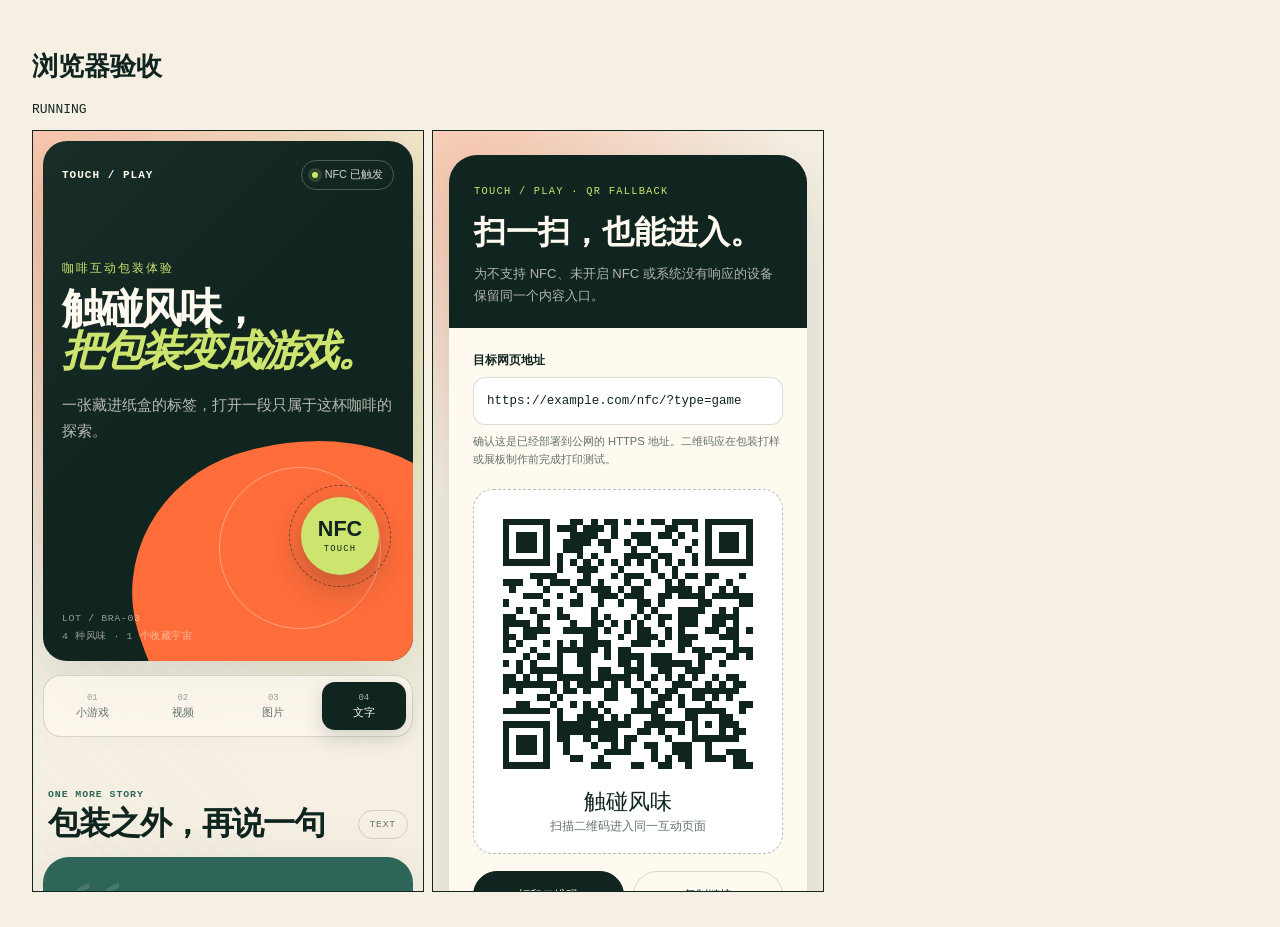
==== smoke-test.html @ 988fd3d7 "Add files via upload" ====
<!doctype html>
<html lang="zh-CN">
<head>
  <meta charset="utf-8">
  <title>触碰风味 · 浏览器验收</title>
  <style>
    body { padding: 24px; font-family: monospace; background: #f6f0e4; color: #10251f; }
    iframe { width: 390px; height: 760px; border: 1px solid #10251f; background: white; }
    .pass { color: #176b4d; font-weight: 700; }
    .fail { color: #b8341c; font-weight: 700; }
  </style>
</head>
<body>
  <h1>浏览器验收</h1>
  <pre id="result">RUNNING</pre>
  <iframe id="appFrame" src="index.html?type=game&series=coffee&flavor=brazil&lot=BRA-03"></iframe>
  <script>
    (() => {
      const wait = (ms) => new Promise((resolve) => setTimeout(resolve, ms));
      const output = document.querySelector("#result");
      const frame = document.querySelector("#appFrame");
      const checks = [];

      function check(name, condition) {
        checks.push(`${condition ? "PASS" : "FAIL"} ${name}`);
      }

      async function waitForSelector(target, selector, timeoutMs = 4000) {
        const started = Date.now();
        while (Date.now() - started < timeoutMs) {
          try {
            if (target.contentDocument?.querySelector(selector)) {
              return target.contentDocument;
            }
          } catch {
            // The iframe may still be on its initial opaque about:blank document.
          }
          await wait(50);
        }
        throw new Error(`等待 ${selector} 超时`);
      }

      async function run() {
        const doc = await waitForSelector(frame, ".option-button");
        const win = frame.contentWindow;
        check("游戏首题已渲染", Boolean(doc.querySelector(".option-button")));
        check("巴西标签内容正确", doc.querySelector("#flavorName")?.textContent === "巴西");
        check("移动视口无横向溢出", doc.documentElement.scrollWidth <= win.innerWidth + 1);
        check(
          "四个内容类型均在视口内",
          [...doc.querySelectorAll(".mode-button")].every(
            (button) => button.getBoundingClientRect().right <= win.innerWidth + 1
          )
        );

        for (let round = 0; round < 3; round += 1) {
          const firstOption = doc.querySelector(".option-button");
          check(`第 ${round + 1} 题可点击`, Boolean(firstOption));
          firstOption?.click();
          await wait(650);
        }

        check("三轮后出现结果页", Boolean(doc.querySelector(".result-panel")));
        check("风味卡已解锁", doc.querySelector("#collectionCount")?.textContent === "1 / 4");

        for (const view of ["video", "image", "text"]) {
          doc.querySelector(`[data-view="${view}"]`)?.click();
          await wait(80);
          check(`${view} 视图可切换`, doc.querySelector(`#view-${view}`)?.classList.contains("is-active"));
        }

        check("视频文件已配置", doc.querySelector("#featureVideo source")?.getAttribute("src") === "assets/flavor-film.mp4");
        check("图片文件已配置", doc.querySelector("#featureImage")?.getAttribute("src") === "assets/poster.svg");
        check("收藏记录使用本地存储", typeof win.localStorage.getItem === "function");

        const qrFrame = document.createElement("iframe");
        qrFrame.src = "qr.html?url=https%3A%2F%2Fexample.com%2Fnfc%2F%3Ftype%3Dgame";
        document.body.append(qrFrame);
        const qrDoc = await waitForSelector(qrFrame, "#qrcode canvas, #qrcode img");
        check("二维码已生成", Boolean(qrDoc.querySelector("#qrcode canvas, #qrcode img")));

        const failed = checks.filter((line) => line.startsWith("FAIL"));
        output.textContent = `${failed.length === 0 ? "RESULT PASS" : "RESULT FAIL"}\n${checks.join("\n")}`;
        output.className = failed.length === 0 ? "pass" : "fail";
        document.documentElement.dataset.result = failed.length === 0 ? "PASS" : "FAIL";
      }

      window.addEventListener("error", (event) => {
        output.textContent = `RESULT FAIL\nFAIL 未捕获错误：${event.message}`;
        output.className = "fail";
        document.documentElement.dataset.result = "FAIL";
      });

      run().catch((error) => {
        output.textContent = `RESULT FAIL\nFAIL ${error.message}`;
        output.className = "fail";
        document.documentElement.dataset.result = "FAIL";
      });
    })();
  </script>
</body>
</html>
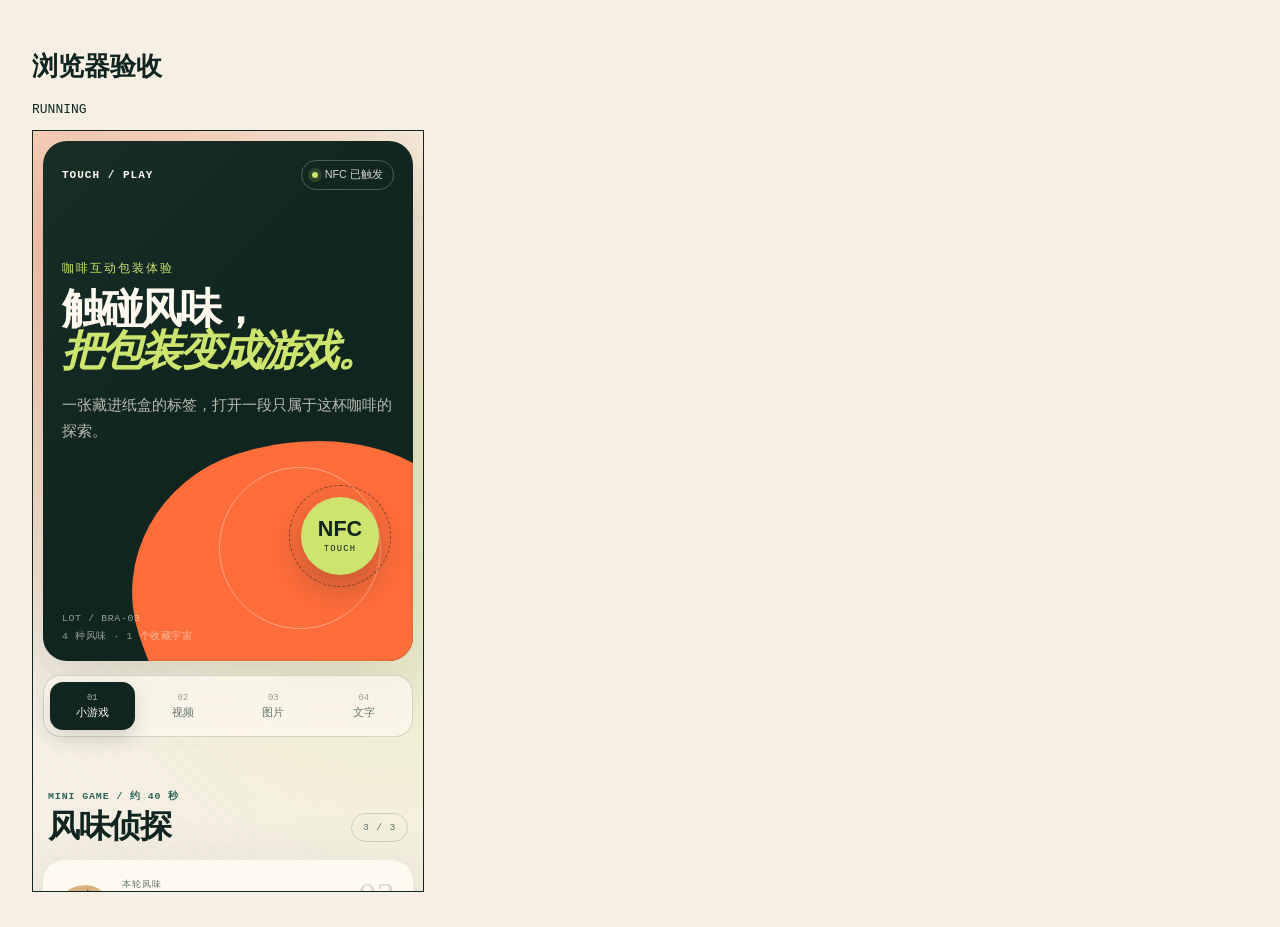
==== commit f60cfad2: "Add files via upload" ====
--- a/smoke-test.html
+++ b/smoke-test.html
@@ -40,6 +40,24 @@
         throw new Error(`等待 ${selector} 超时`);
       }
 
+      async function waitForRandomSelection(target, timeoutMs = 4000) {
+        const started = Date.now();
+        while (Date.now() - started < timeoutMs) {
+          try {
+            const doc = target.contentDocument;
+            const query = new URLSearchParams(target.contentWindow.location.search);
+            const flavor = query.get("flavor");
+            if (doc?.querySelector("#flavorFacts b") && query.get("type") === "game" && flavor) {
+              return { doc, flavor, name: doc.querySelector("#flavorName")?.textContent || "" };
+            }
+          } catch {
+            // The random iframe is still navigating.
+          }
+          await wait(50);
+        }
+        throw new Error("等待随机口味解析超时");
+      }
+
       async function run() {
         const doc = await waitForSelector(frame, ".option-button");
         const win = frame.contentWindow;
@@ -73,6 +91,21 @@
         check("图片文件已配置", doc.querySelector("#featureImage")?.getAttribute("src") === "assets/poster.svg");
         check("收藏记录使用本地存储", typeof win.localStorage.getItem === "function");
 
+        const randomFrame = document.createElement("iframe");
+        randomFrame.src = "index.html?run=1";
+        document.body.append(randomFrame);
+        const firstRandom = await waitForRandomSelection(randomFrame);
+        const knownFlavors = ["埃塞俄比亚", "哥伦比亚", "巴西", "云南"];
+        check("随机入口已选择四款之一", knownFlavors.includes(firstRandom.name));
+        check("随机入口地址已固定口味", Boolean(firstRandom.flavor));
+        check("四款风味资料字段完整", firstRandom.doc.querySelectorAll("#flavorFacts b").length === 4);
+
+        randomFrame.src = "about:blank";
+        await wait(100);
+        randomFrame.src = "index.html?run=2";
+        const secondRandom = await waitForRandomSelection(randomFrame);
+        check("连续两次随机不会重复", secondRandom.flavor !== firstRandom.flavor);
+
         const qrFrame = document.createElement("iframe");
         qrFrame.src = "qr.html?url=https%3A%2F%2Fexample.com%2Fnfc%2F%3Ftype%3Dgame";
         document.body.append(qrFrame);
